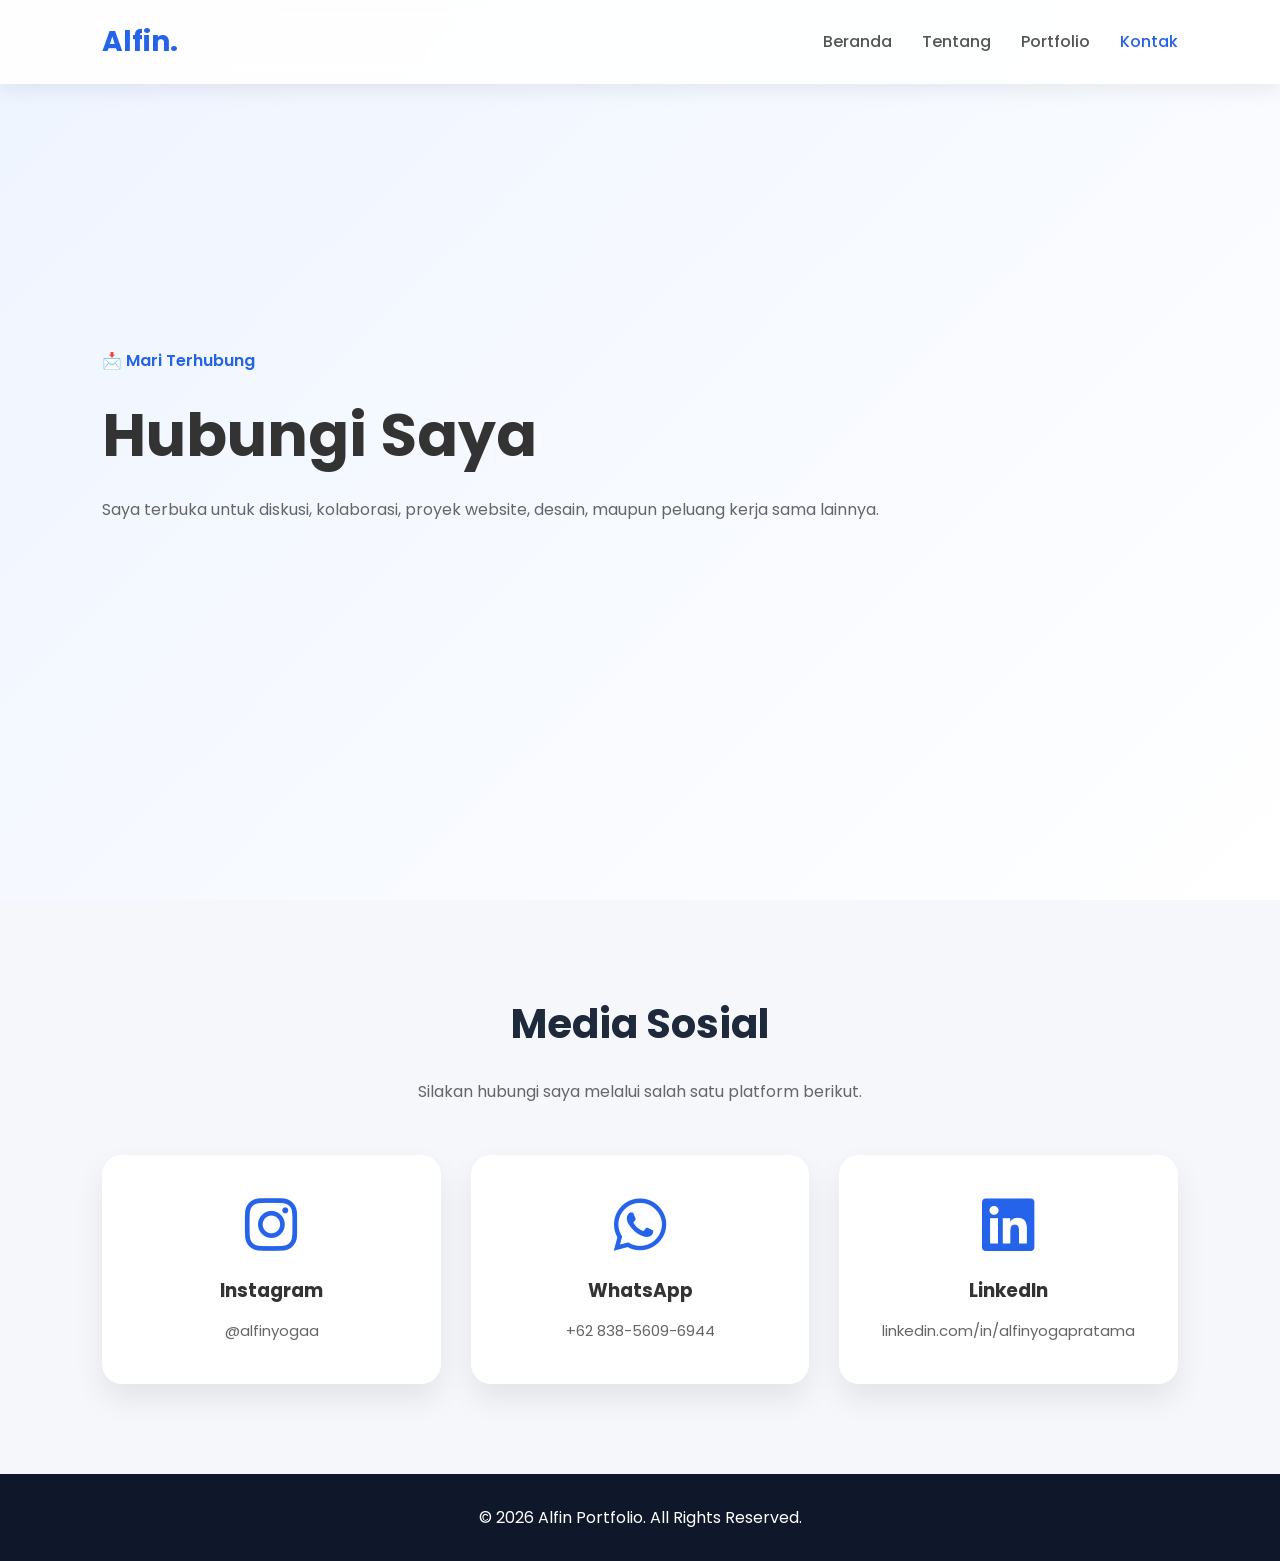
==== kontak.html @ b194ebea "Add files via upload" ====
<!DOCTYPE html>
<html lang="id">

<head>
    <meta charset="UTF-8">
    <meta name="viewport" content="width=device-width, initial-scale=1.0">
    <title>Kontak | Personal Branding</title>

    <link rel="stylesheet" href="tentang.css">

    <!-- Google Font -->
    <link href="https://fonts.googleapis.com/css2?family=Poppins:wght@300;400;500;600;700&display=swap"
        rel="stylesheet">

    <!-- Font Awesome -->
    <link rel="stylesheet"
        href="https://cdnjs.cloudflare.com/ajax/libs/font-awesome/6.7.1/css/all.min.css">
</head>

<body>

    <!-- ================= NAVBAR ================= -->

    <nav>

        <div class="logo">
            Alfin.
        </div>

        <ul>

            <li><a href="index.html">Beranda</a></li>

            <li><a href="tentang.html">Tentang</a></li>

            <li><a href="#">Portfolio</a></li>

            <li><a class="active" href="kontak.html">Kontak</a></li>

        </ul>

    </nav>

    <!-- ================= HEADER ================= -->

    <section class="hero">

        <div class="hero-text">

            <span>📩 Mari Terhubung</span>

            <h1>Hubungi Saya</h1>

            <p>
                Saya terbuka untuk diskusi, kolaborasi, proyek website,
                desain, maupun peluang kerja sama lainnya.
            </p>

        </div>

    </section>

    <!-- ================= KONTAK ================= -->

    <section class="contact">

        <h2>Media Sosial</h2>

        <p>
            Silakan hubungi saya melalui salah satu platform berikut.
        </p>

        <div class="contact-container">

            <!-- Instagram -->
            <a href="https://instagram.com/alfinyogaa" target="_blank" class="contact-card">

                <i class="fa-brands fa-instagram"></i>

                <h3>Instagram</h3>

                <span>@alfinyogaa</span>

            </a>

            <!-- WhatsApp -->
            <a href="https://wa.me/6283856096944" target="_blank" class="contact-card">

                <i class="fa-brands fa-whatsapp"></i>

                <h3>WhatsApp</h3>

                <span>+62 838-5609-6944</span>

            </a>

            <!-- LinkedIn -->
            <a href="https://www.linkedin.com/in/alfinyogapratama/" target="_blank" class="contact-card">

                <i class="fa-brands fa-linkedin"></i>

                <h3>LinkedIn</h3>

                <span>linkedin.com/in/alfinyogapratama</span>

            </a>

        </div>

    </section>

    <!-- ================= FOOTER ================= -->

    <footer>

        <p>
            © 2026 Alfin Portfolio. All Rights Reserved.
        </p>

    </footer>

</body>

</html>
---- tentang.css ----
/* ===============================
   TENTANG.CSS
================================ */

@import url('https://fonts.googleapis.com/css2?family=Poppins:wght@300;400;500;600;700;800&display=swap');

*{
    margin:0;
    padding:0;
    box-sizing:border-box;
    font-family:'Poppins',sans-serif;
    scroll-behavior:smooth;
}

body{
    background:#f5f7fb;
    color:#333;
    line-height:1.7;
}

/* ================= NAVBAR ================= */

nav{
    width:100%;
    position:fixed;
    top:0;
    left:0;
    z-index:1000;
    background:rgba(255,255,255,.9);
    backdrop-filter:blur(10px);
    display:flex;
    justify-content:space-between;
    align-items:center;
    padding:18px 8%;
    box-shadow:0 5px 20px rgba(0,0,0,.08);
}

.logo{
    font-size:28px;
    font-weight:700;
    color:#2563eb;
}

nav ul{
    display:flex;
    list-style:none;
    gap:30px;
}

nav ul li a{
    text-decoration:none;
    color:#555;
    font-weight:500;
    transition:.3s;
}

nav ul li a:hover,
.active{
    color:#2563eb;
}

/* ================= HERO ================= */

.hero{
    min-height:100vh;
    display:flex;
    justify-content:space-between;
    align-items:center;
    padding:120px 8%;
    gap:60px;
    background:linear-gradient(135deg,#eef4ff,#ffffff);
}

.hero-text{
    flex:1;
}

.hero-text span{
    color:#2563eb;
    font-weight:600;
}

.hero-text h1{
    font-size:60px;
    margin:10px 0;
}

.hero-text h2{
    color:#666;
    margin-bottom:20px;
}

.hero-text p{
    color:#666;
    margin-bottom:30px;
}

.btn{
    display:inline-block;
    background:#2563eb;
    color:#fff;
    padding:14px 35px;
    border-radius:50px;
    text-decoration:none;
    transition:.3s;
}

.btn:hover{
    transform:translateY(-4px);
    background:#1d4ed8;
}

.hero-image{
    flex:1;
    text-align:center;
}

.hero-image img{
    width:350px;
    border-radius:50%;
    border:10px solid #fff;
    box-shadow:0 20px 40px rgba(37,99,235,.2);
    transition:.4s;
}

.hero-image img:hover{
    transform:scale(1.05) rotate(2deg);
}

/* ================= SECTION ================= */

section{
    padding:90px 8%;
}

section h2{
    text-align:center;
    font-size:40px;
    margin-bottom:20px;
    color:#1e293b;
}

/* ================= ABOUT ================= */

.about p{
    max-width:850px;
    margin:auto;
    text-align:center;
    color:#666;
}

/* ================= STATISTIK ================= */

.stats{
    display:grid;
    grid-template-columns:repeat(auto-fit,minmax(200px,1fr));
    gap:25px;
}

.box{
    background:#fff;
    padding:35px;
    text-align:center;
    border-radius:20px;
    box-shadow:0 15px 30px rgba(0,0,0,.08);
    transition:.3s;
}

.box:hover{
    transform:translateY(-8px);
}

.box h2{
    color:#2563eb;
    margin-bottom:10px;
}

/* ================= SKILL ================= */

.skill{
    margin-bottom:25px;
}

.skill span{
    font-weight:600;
}

.bar{
    margin-top:10px;
    width:100%;
    height:10px;
    background:#ddd;
    border-radius:30px;
    overflow:hidden;
}

.bar div{
    height:100%;
    background:linear-gradient(90deg,#2563eb,#4f8cff);
    border-radius:30px;
}

/* ================= TIMELINE ================= */

.timeline{
    display:flex;
    flex-direction:column;
    gap:25px;
}

.item{
    background:#fff;
    padding:25px;
    border-left:5px solid #2563eb;
    border-radius:12px;
    box-shadow:0 10px 20px rgba(0,0,0,.06);
}

.item h3{
    color:#2563eb;
    margin-bottom:8px;
}

/* ================= GALERI ================= */

.grid{
    display:grid;
    grid-template-columns:repeat(auto-fit,minmax(280px,1fr));
    gap:20px;
}

.grid img{
    width:100%;
    height:250px;
    object-fit:cover;
    border-radius:20px;
    cursor:pointer;
    transition:.4s;
    box-shadow:0 15px 25px rgba(0,0,0,.08);
}

.grid img:hover{
    transform:scale(1.05);
    box-shadow:0 20px 35px rgba(37,99,235,.25);
}

/* ================= CTA ================= */

.cta{
    text-align:center;
    background:linear-gradient(135deg,#2563eb,#3b82f6);
    color:#fff;
    border-radius:30px;
    margin:80px 8%;
}

.cta h2{
    color:#fff;
}

.cta p{
    margin:20px auto 35px;
    max-width:700px;
}

.cta a{
    display:inline-block;
    background:#fff;
    color:#2563eb;
    padding:15px 40px;
    border-radius:50px;
    text-decoration:none;
    font-weight:600;
    transition:.3s;
}

.cta a:hover{
    transform:translateY(-4px);
}

/* ================= FOOTER ================= */

footer{
    text-align:center;
    padding:30px;
    background:#0f172a;
    color:#fff;
}

/* ================= RESPONSIVE ================= */

@media(max-width:992px){

.hero{
    flex-direction:column-reverse;
    text-align:center;
}

.hero-text h1{
    font-size:45px;
}

.hero-image img{
    width:280px;
}

nav{
    flex-direction:column;
    gap:15px;
}

nav ul{
    gap:15px;
    flex-wrap:wrap;
    justify-content:center;
}

}

@media(max-width:576px){

section{
    padding:70px 6%;
}

.hero-text h1{
    font-size:38px;
}

.hero-image img{
    width:220px;
}

section h2{
    font-size:30px;
}

.btn{
    padding:12px 28px;
}

.grid{
    grid-template-columns:1fr;
}

}
/* ==========================
        CONTACT
========================== */

.contact{

    padding:90px 8%;

    text-align:center;

}

.contact p{

    color:#666;

    margin-bottom:50px;

}

.contact-container{

    display:grid;

    grid-template-columns:repeat(auto-fit,minmax(260px,1fr));

    gap:30px;

}

.contact-card{

    background:#fff;

    padding:40px 25px;

    border-radius:20px;

    text-decoration:none;

    color:#333;

    box-shadow:0 15px 30px rgba(0,0,0,.08);

    transition:.35s;

}

.contact-card:hover{

    transform:translateY(-10px);

    box-shadow:0 20px 40px rgba(37,99,235,.20);

}

.contact-card i{

    font-size:60px;

    color:#2563eb;

    margin-bottom:20px;

}

.contact-card h3{

    margin-bottom:10px;

}

.contact-card span{

    color:#666;

    font-size:15px;

}
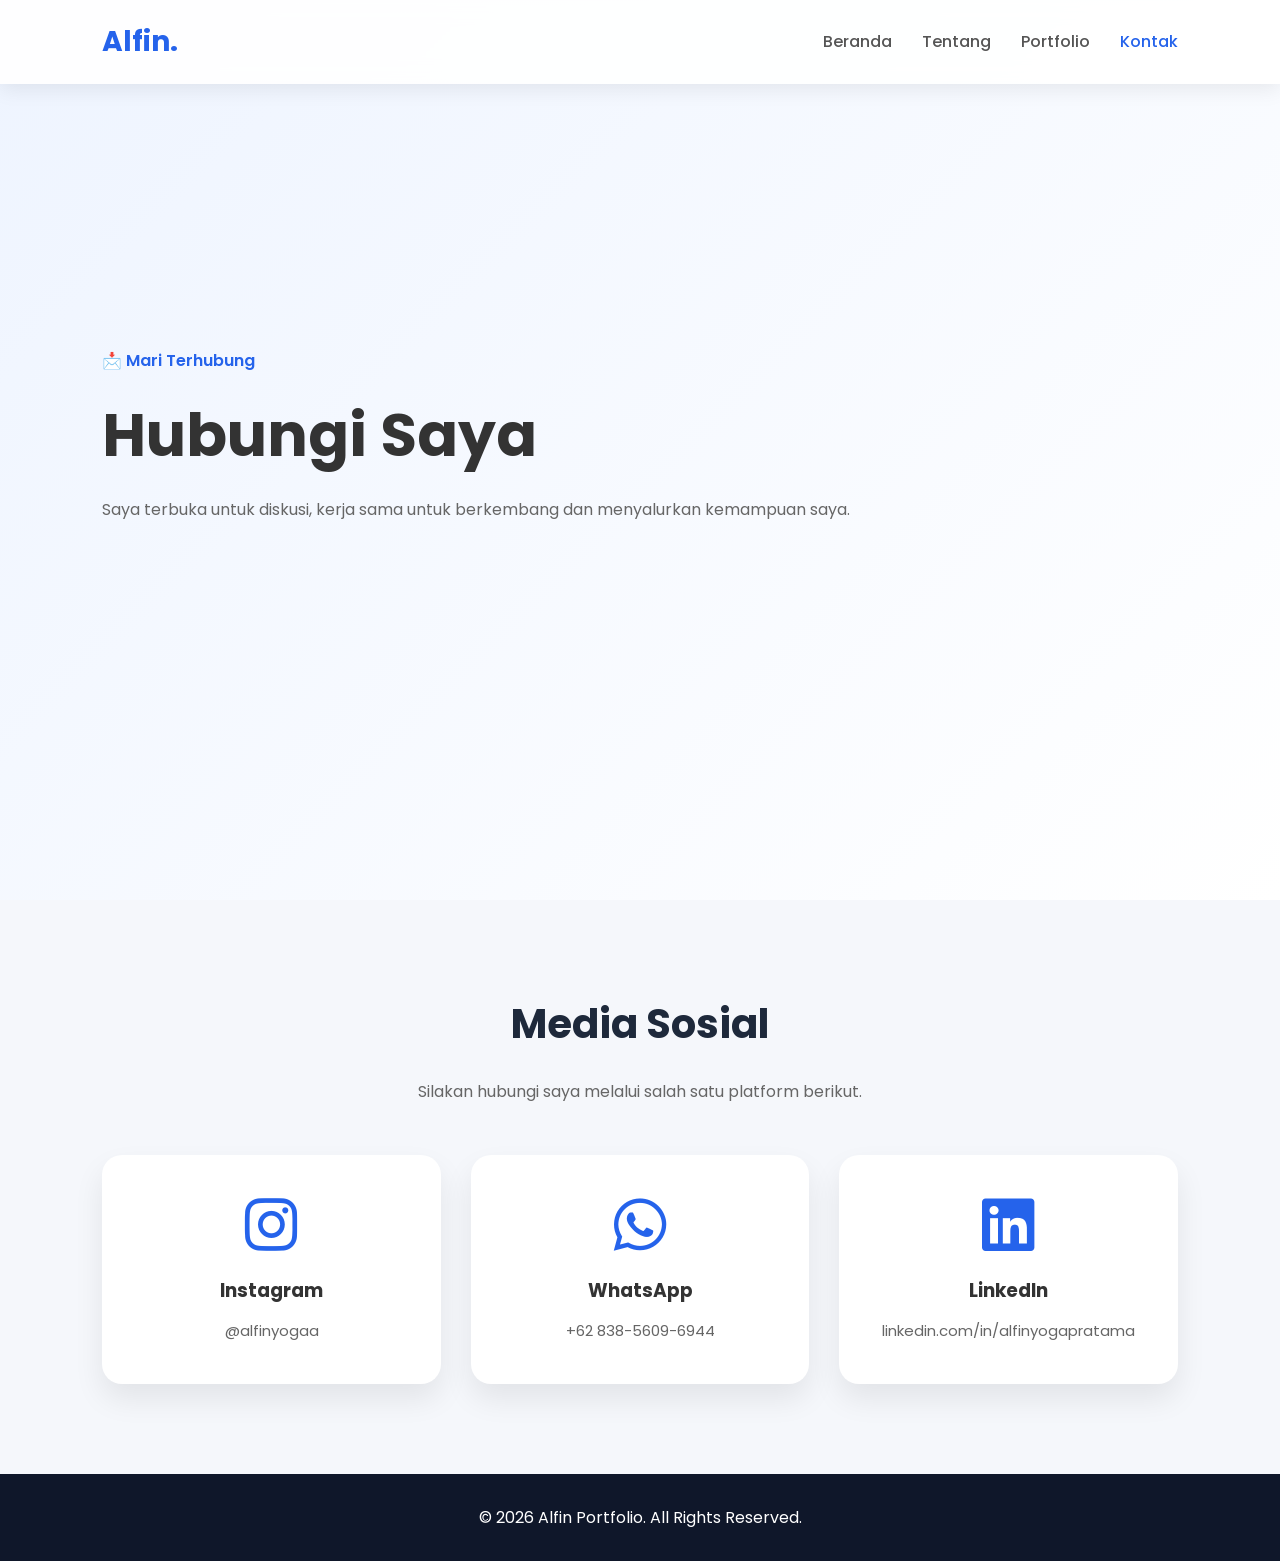
==== commit 78990bf3: "Update kontak.html" ====
--- a/kontak.html
+++ b/kontak.html
@@ -52,8 +52,7 @@
             <h1>Hubungi Saya</h1>
 
             <p>
-                Saya terbuka untuk diskusi, kolaborasi, proyek website,
-                desain, maupun peluang kerja sama lainnya.
+                Saya terbuka untuk diskusi, kerja sama untuk berkembang dan menyalurkan kemampuan saya.
             </p>
 
         </div>
@@ -121,4 +120,4 @@
 
 </body>
 
-</html>+</html>
